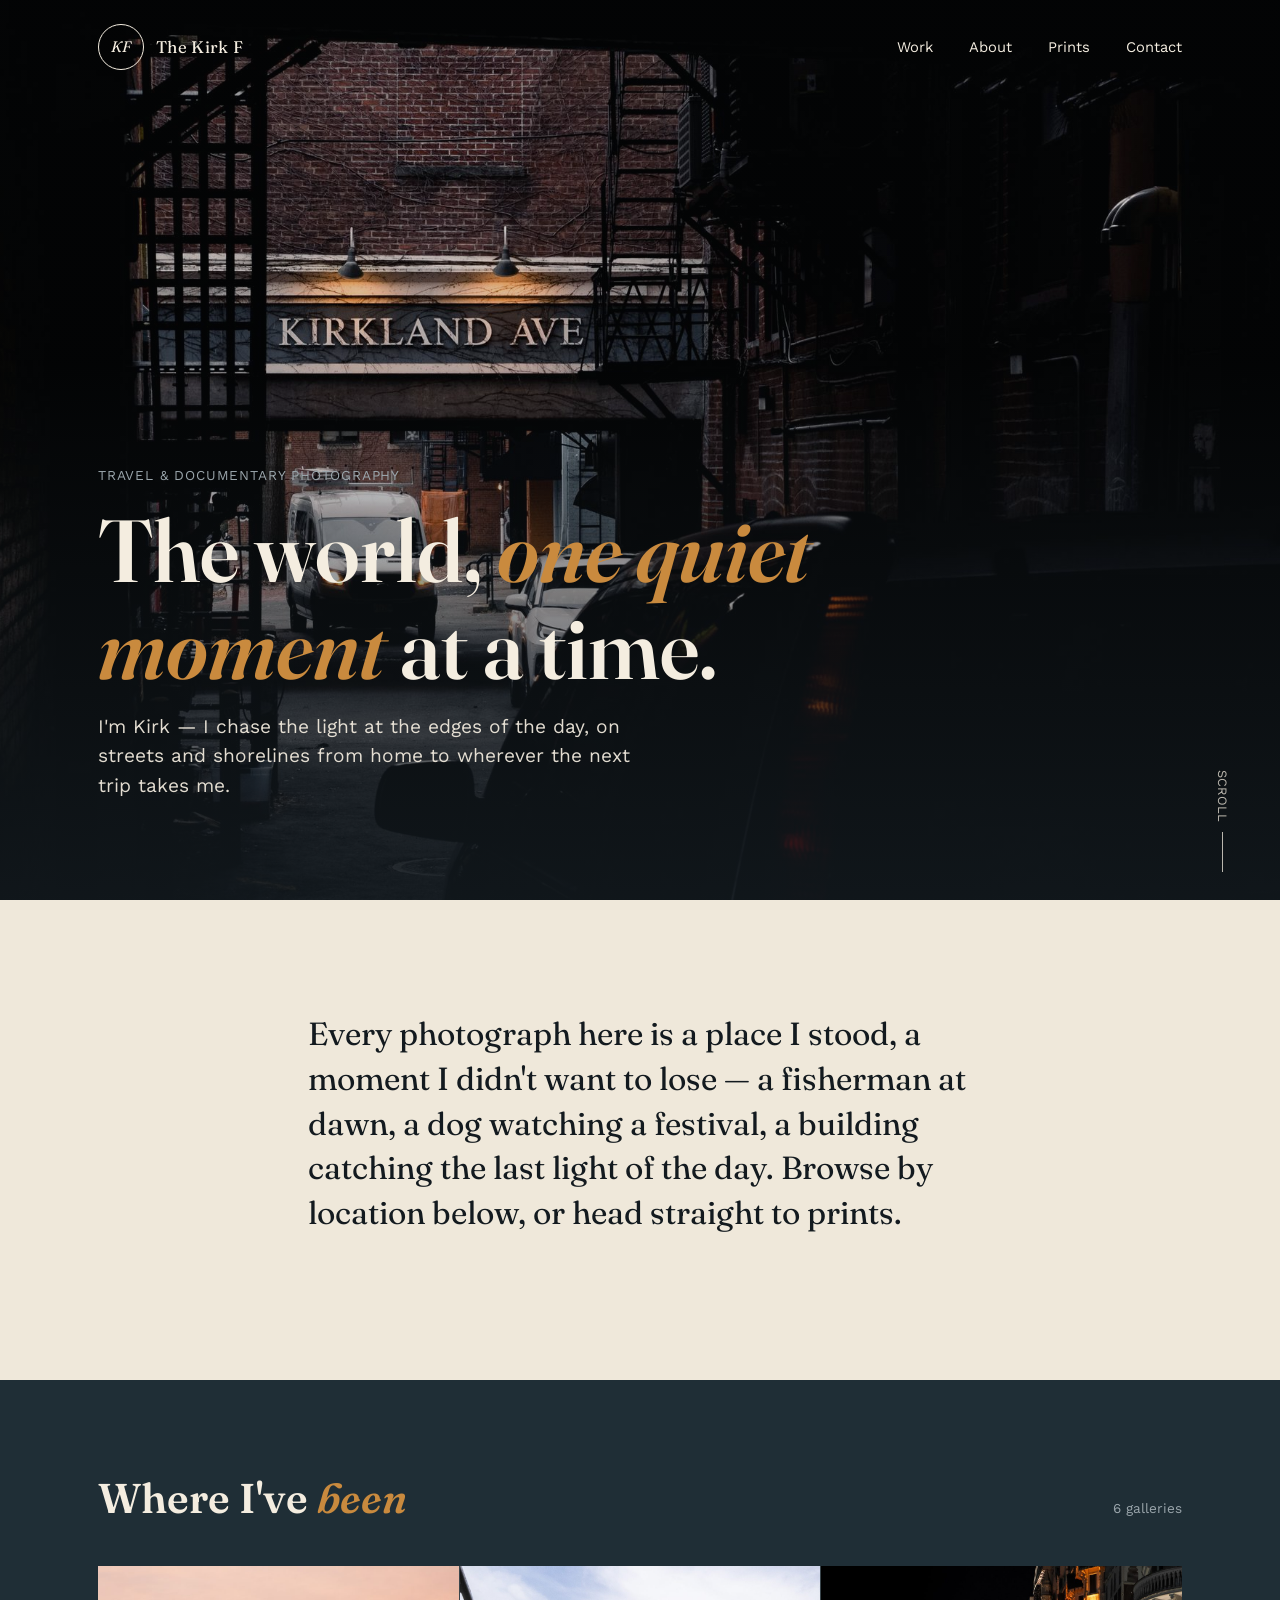
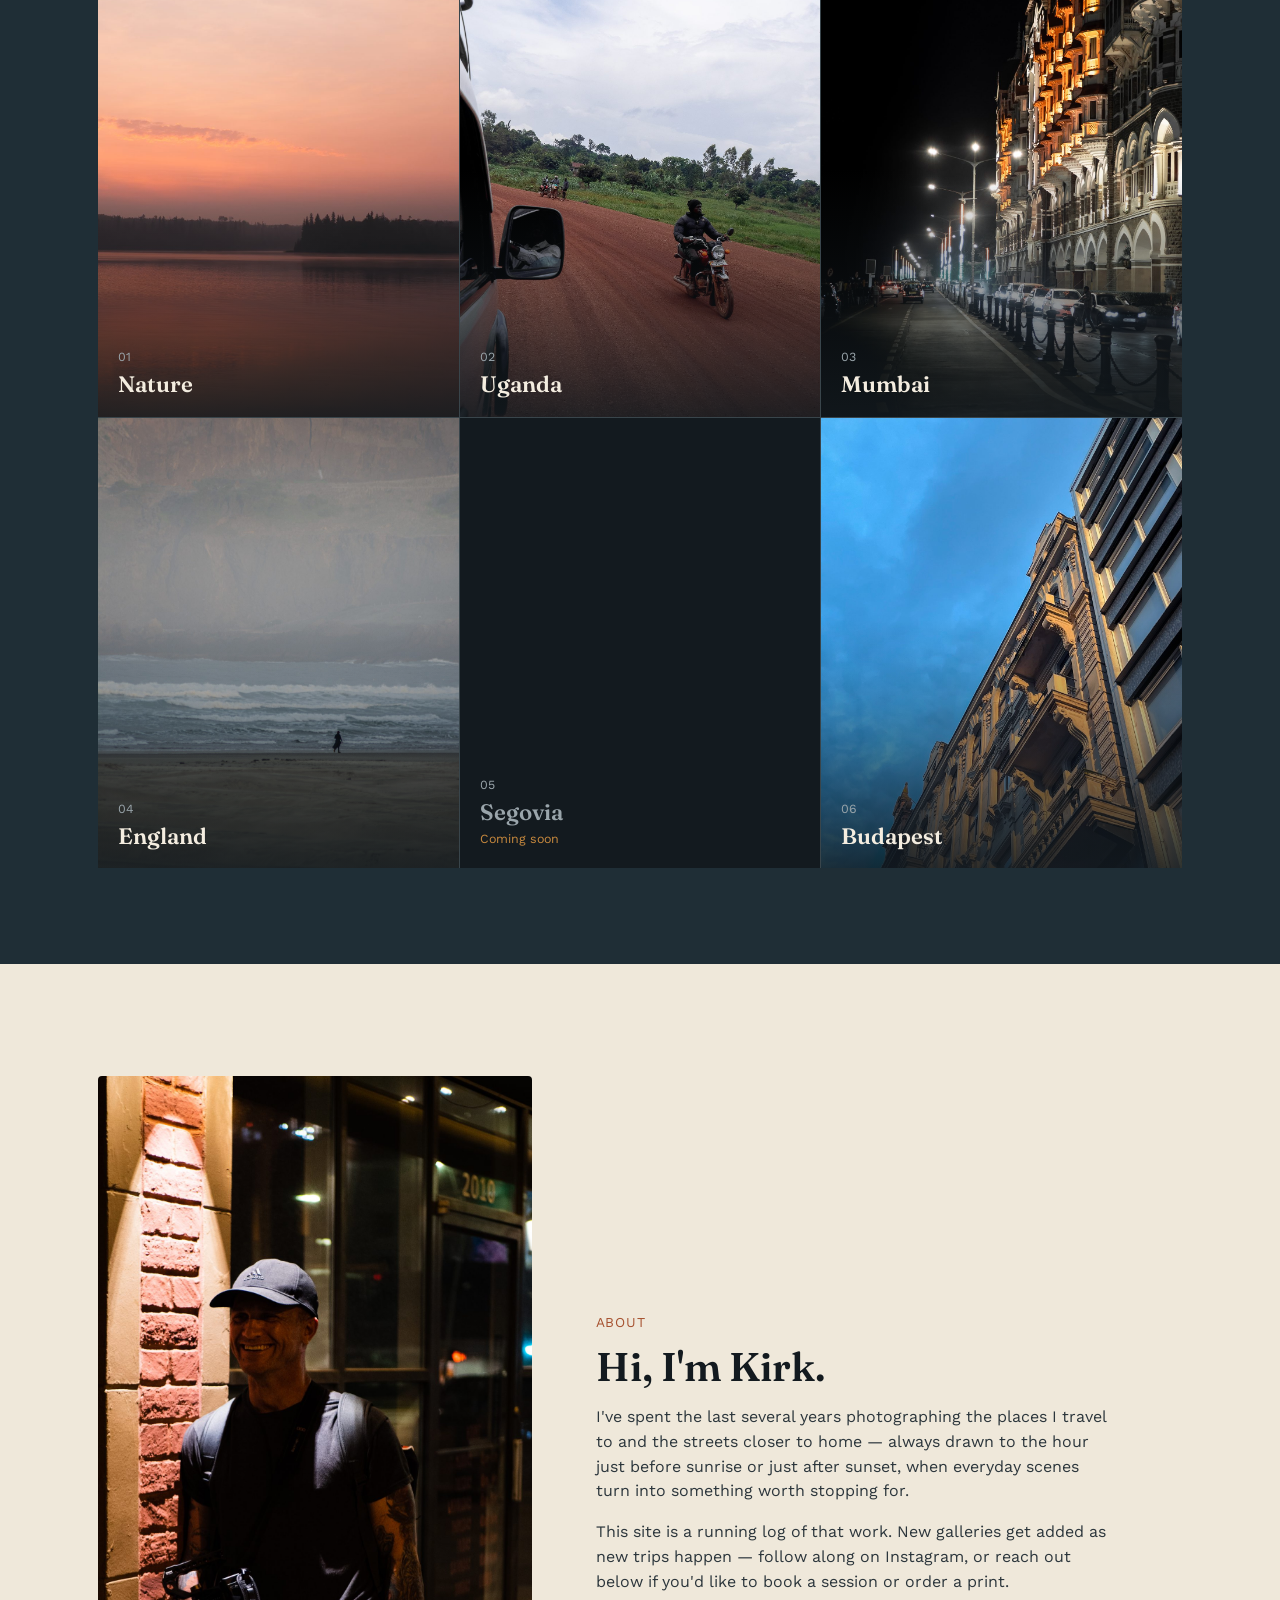
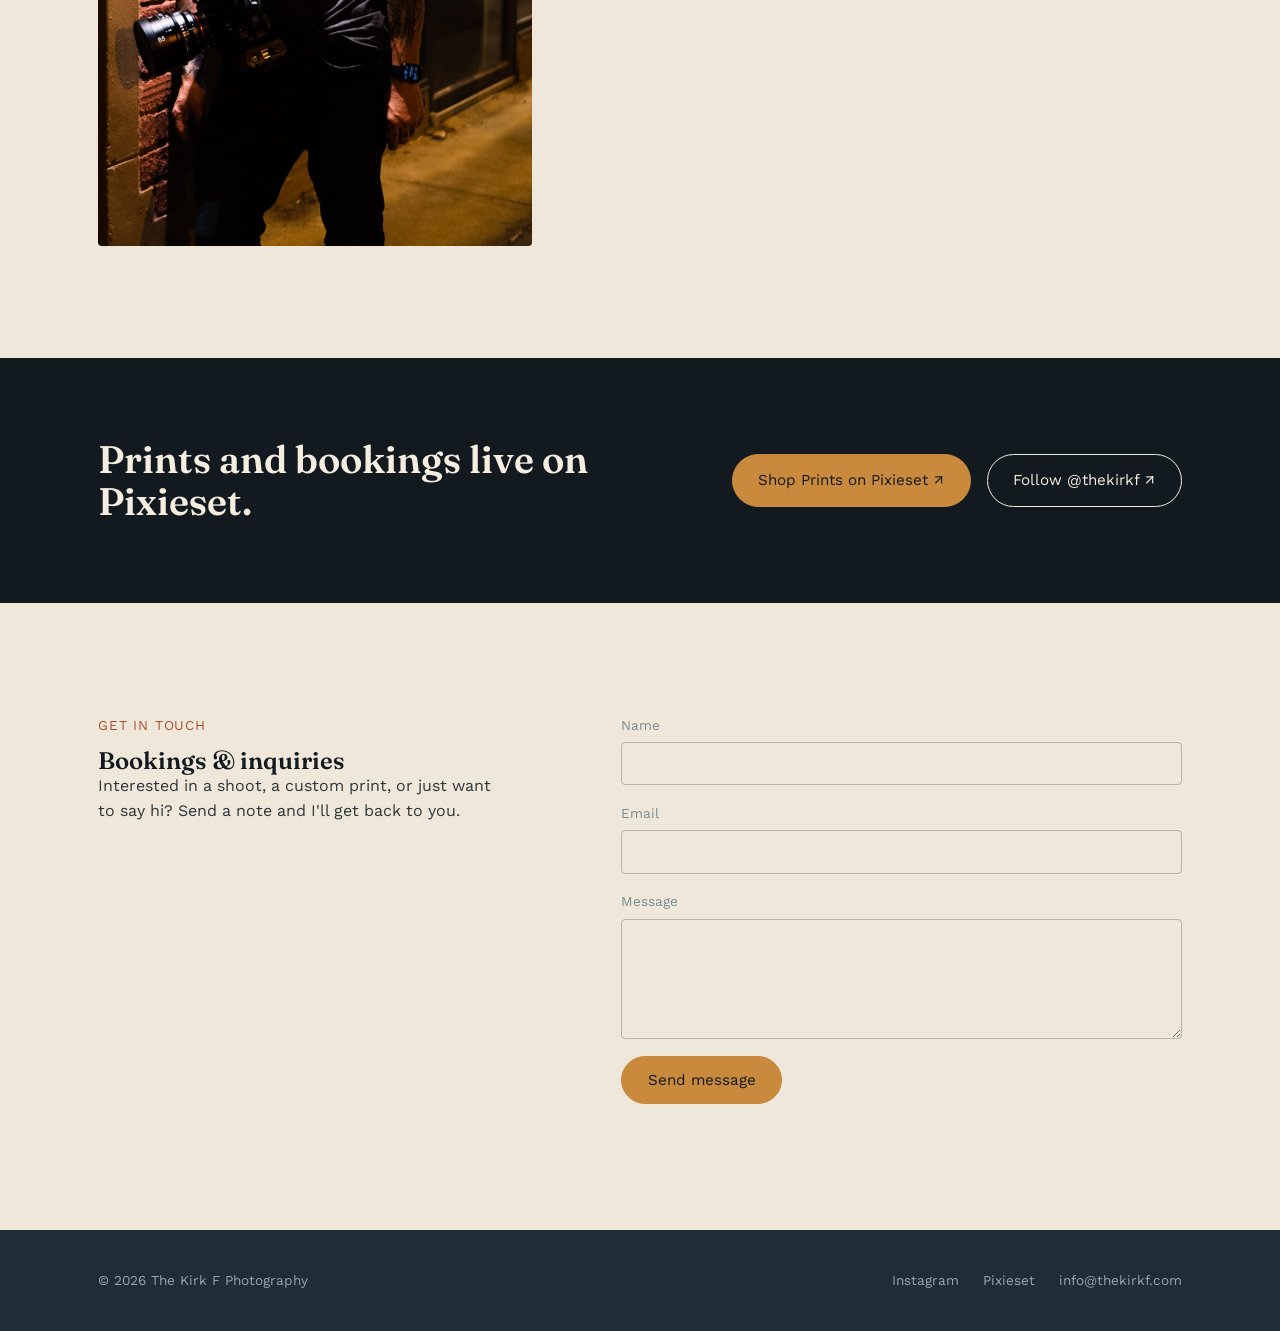
==== index.html @ 9ef7258f "Add files via upload" ====
<!DOCTYPE html>
<html lang="en">
<head>
<meta charset="UTF-8">
<meta name="viewport" content="width=device-width, initial-scale=1.0">
<title>The Kirk F — Travel &amp; Documentary Photography</title>
<meta name="description" content="Travel, street, and nature photography by Kirk F. Browse galleries from Uganda, Mumbai, England, Budapest, and more.">

<link rel="preconnect" href="https://fonts.googleapis.com">
<link rel="preconnect" href="https://fonts.gstatic.com" crossorigin>
<link href="https://fonts.googleapis.com/css2?family=Fraunces:ital,wght@0,500;0,600;1,500;1,600&family=Work+Sans:wght@400;500;600&display=swap" rel="stylesheet">

<link rel="stylesheet" href="css/style.css">
</head>
<body>

<header class="site-header">
  <div class="wrap">
    <a href="index.html" class="brand">
      <span class="monogram">KF</span>
      The Kirk F
    </a>
    <nav>
      <ul class="site-nav">
        <li><a href="#work">Work</a></li>
        <li><a href="#about">About</a></li>
        <li><a href="https://kirkf.pixieset.com/" target="_blank" rel="noopener">Prints</a></li>
        <li><a href="#contact">Contact</a></li>
      </ul>
    </nav>
  </div>
</header>

<section class="hero" id="hero">
  <!-- Hero background slides are injected by js/main.js from HERO_IMAGES -->
  <div class="hero-content">
    <div class="wrap">
      <span class="hero-eyebrow">TRAVEL &amp; DOCUMENTARY PHOTOGRAPHY</span>
      <h1 class="hero-title">The world, <em>one quiet moment</em> at a time.</h1>
      <p class="hero-sub">I'm Kirk — I chase the light at the edges of the day, on streets and shorelines from home to wherever the next trip takes me.</p>
    </div>
  </div>
  <div class="hero-scroll">SCROLL</div>
</section>

<section class="intro">
  <div class="wrap">
    <p>Every photograph here is a place I stood, a moment I didn't want to lose — a fisherman at dawn, a dog watching a festival, a building catching the last light of the day. Browse by location below, or head straight to prints.</p>
  </div>
</section>

<section class="galleries" id="work">
  <div class="wrap">
    <div class="section-head">
      <h2>Where I've <em>been</em></h2>
      <span class="section-count" id="gallery-count"></span>
    </div>
    <div class="gallery-grid" id="gallery-grid">
      <!-- Populated by js/main.js from js/galleries.js -->
    </div>
  </div>
</section>

<section class="about" id="about">
  <div class="wrap">
    <div class="about-portrait">
      <img src="images/about/about-01-kirk-portrait.jpg" alt="Kirk F on location at night, camera in hand" loading="lazy">
    </div>
    <div class="about-text">
      <span class="kicker">ABOUT</span>
      <h2>Hi, I'm Kirk.</h2>
      <p>I've spent the last several years photographing the places I travel to and the streets closer to home — always drawn to the hour just before sunrise or just after sunset, when everyday scenes turn into something worth stopping for.</p>
      <p>This site is a running log of that work. New galleries get added as new trips happen — follow along on Instagram, or reach out below if you'd like to book a session or order a print.</p>
    </div>
  </div>
</section>

<section class="cta-band">
  <div class="wrap">
    <h2>Prints and bookings live on Pixieset.</h2>
    <div class="cta-actions">
      <a class="btn btn-solid" href="https://kirkf.pixieset.com/" target="_blank" rel="noopener">Shop Prints on Pixieset ↗</a>
      <a class="btn btn-outline" href="https://instagram.com/thekirkf" target="_blank" rel="noopener">Follow @thekirkf ↗</a>
    </div>
  </div>
</section>

<section class="contact" id="contact">
  <div class="wrap">
    <div class="contact-info">
      <span class="kicker">GET IN TOUCH</span>
      <h2>Bookings &amp; inquiries</h2>
      <p>Interested in a shoot, a custom print, or just want to say hi? Send a note and I'll get back to you.</p>
    </div>

    <!--
      CONTACT FORM — this is a static site, so the form needs a form-handling
      service. It's wired up for Formspree (free tier, no backend required).
      See README.md for the 2-minute setup to make this live.
    -->
    <form id="contact-form" class="contact-form" action="https://formspree.io/f/YOUR_FORM_ID" method="POST">
      <div class="field">
        <label for="name">Name</label>
        <input type="text" id="name" name="name" required>
      </div>
      <div class="field">
        <label for="email">Email</label>
        <input type="email" id="email" name="email" required>
      </div>
      <div class="field">
        <label for="message">Message</label>
        <textarea id="message" name="message" required></textarea>
      </div>
      <input type="hidden" name="_subject" value="New inquiry from thekirkf.com">
      <button type="submit" class="btn btn-solid">Send message</button>
      <p class="form-status" id="form-status"></p>
    </form>
  </div>
</section>

<footer class="site-footer">
  <div class="wrap">
    <span>&copy; <span id="year"></span> The Kirk F Photography</span>
    <ul class="footer-links">
      <li><a href="https://instagram.com/thekirkf" target="_blank" rel="noopener">Instagram</a></li>
      <li><a href="https://kirkf.pixieset.com/" target="_blank" rel="noopener">Pixieset</a></li>
      <li><a href="mailto:info@thekirkf.com">info@thekirkf.com</a></li>
    </ul>
  </div>
</footer>

<script src="js/galleries.js"></script>
<script src="js/main.js"></script>
</body>
</html>
---- css/style.css ----
/* =========================================================
   THE KIRK F — photography portfolio
   Design tokens
   ========================================================= */
:root {
  /* Colors — pulled from the work itself: golden hour, blue hour, fog */
  --ink: #131a1f;          /* near-black navy — night skies, deep water */
  --teal: #1f2e36;         /* dark teal — dusk sections */
  --paper: #efe8da;        /* warm parchment — light sections */
  --paper-dim: #e2d9c6;
  --gold: #c98a3e;         /* golden hour accent */
  --rust: #a6512f;         /* burnt-orange accent, hovers */
  --fog: #7c8a93;          /* muted slate — secondary text on dark */
  --fog-light: #9aa5ab;
  --cream-text: #f4ede0;

  --font-display: "Fraunces", "Iowan Old Style", serif;
  --font-body: "Work Sans", -apple-system, BlinkMacSystemFont, sans-serif;

  --max-width: 1180px;
  --gutter: clamp(1.25rem, 4vw, 3rem);
}

* { box-sizing: border-box; }

html {
  scroll-behavior: smooth;
}

@media (prefers-reduced-motion: reduce) {
  html { scroll-behavior: auto; }
  * { animation-duration: 0.01ms !important; animation-iteration-count: 1 !important; transition-duration: 0.01ms !important; }
}

body {
  margin: 0;
  font-family: var(--font-body);
  background: var(--paper);
  color: var(--ink);
  line-height: 1.55;
  -webkit-font-smoothing: antialiased;
}

img { max-width: 100%; display: block; }

a { color: inherit; }

.wrap {
  max-width: var(--max-width);
  margin: 0 auto;
  padding-left: var(--gutter);
  padding-right: var(--gutter);
}

h1, h2, h3 {
  font-family: var(--font-display);
  font-weight: 600;
  margin: 0;
  line-height: 1.1;
}

h1 em, h2 em, h3 em, .accent { font-style: italic; color: var(--gold); }

p { margin: 0 0 1em; }

button, input, textarea {
  font-family: var(--font-body);
  font-size: 1rem;
}

:focus-visible {
  outline: 2px solid var(--gold);
  outline-offset: 3px;
}

/* =========================================================
   Monogram (mirrors the circular watermark used on photos)
   ========================================================= */
.monogram {
  display: inline-flex;
  align-items: center;
  justify-content: center;
  width: 46px;
  height: 46px;
  border: 1px solid currentColor;
  border-radius: 50%;
  font-family: var(--font-display);
  font-style: italic;
  font-size: 0.95rem;
  letter-spacing: 0.02em;
  flex-shrink: 0;
}

/* =========================================================
   Header / Nav
   ========================================================= */
.site-header {
  position: absolute;
  top: 0;
  left: 0;
  right: 0;
  z-index: 20;
  padding: 1.5rem 0;
  color: var(--cream-text);
}

.site-header .wrap {
  display: flex;
  align-items: center;
  justify-content: space-between;
}

.brand {
  display: flex;
  align-items: center;
  gap: 0.75rem;
  text-decoration: none;
  color: inherit;
  font-family: var(--font-display);
  font-size: 1.05rem;
  letter-spacing: 0.02em;
}

.site-nav {
  display: flex;
  gap: clamp(1rem, 3vw, 2.25rem);
  list-style: none;
  margin: 0;
  padding: 0;
  font-size: 0.92rem;
}

.site-nav a {
  text-decoration: none;
  position: relative;
  padding-bottom: 2px;
}

.site-nav a::after {
  content: "";
  position: absolute;
  left: 0;
  right: 100%;
  bottom: 0;
  height: 1px;
  background: currentColor;
  transition: right 0.25s ease;
}

.site-nav a:hover::after { right: 0; }

.nav-toggle {
  display: none;
}

/* =========================================================
   Hero
   ========================================================= */
.hero {
  position: relative;
  min-height: 100svh;
  display: flex;
  align-items: flex-end;
  color: var(--cream-text);
  overflow: hidden;
  background: var(--ink);
}

.hero-slide {
  position: absolute;
  inset: 0;
  background-size: cover;
  background-position: center;
  opacity: 0;
  transition: opacity 1.8s ease;
}

.hero-slide.is-active { opacity: 1; }

.hero::before {
  content: "";
  position: absolute;
  inset: 0;
  background: linear-gradient(180deg, rgba(19,26,31,0.15) 0%, rgba(19,26,31,0.15) 40%, rgba(19,26,31,0.85) 100%);
  z-index: 1;
}

.hero-content {
  position: relative;
  z-index: 2;
  width: 100%;
  padding-bottom: clamp(2.5rem, 7vw, 5rem);
}

.hero-content .wrap {
  display: flex;
  flex-direction: column;
  gap: 1rem;
}

.hero-eyebrow {
  font-size: 0.85rem;
  letter-spacing: 0.06em;
  color: var(--fog-light);
}

.hero-title {
  font-size: clamp(2.75rem, 8vw, 5.5rem);
  max-width: 14ch;
}

.hero-sub {
  font-size: clamp(1rem, 2vw, 1.2rem);
  color: var(--cream-text);
  max-width: 46ch;
  opacity: 0.92;
}

.hero-scroll {
  position: absolute;
  bottom: 1.75rem;
  right: var(--gutter);
  z-index: 2;
  color: var(--cream-text);
  font-size: 0.8rem;
  writing-mode: vertical-rl;
  display: flex;
  align-items: center;
  gap: 0.6rem;
  opacity: 0.75;
}

.hero-scroll::after {
  content: "";
  width: 1px;
  height: 40px;
  background: currentColor;
}

/* =========================================================
   Intro
   ========================================================= */
.intro {
  padding: clamp(4rem, 10vw, 7rem) 0;
}

.intro .wrap {
  max-width: 760px;
}

.intro p {
  font-family: var(--font-display);
  font-size: clamp(1.4rem, 3vw, 2rem);
  line-height: 1.4;
  color: var(--ink);
}

/* =========================================================
   Section labels
   ========================================================= */
.section-head {
  display: flex;
  align-items: baseline;
  justify-content: space-between;
  gap: 1rem;
  margin-bottom: clamp(1.75rem, 4vw, 2.75rem);
  flex-wrap: wrap;
}

.section-head h2 {
  font-size: clamp(1.9rem, 4vw, 2.6rem);
}

.section-count {
  font-size: 0.85rem;
  color: var(--fog);
  font-family: var(--font-body);
}

/* =========================================================
   Galleries grid ("field log")
   ========================================================= */
.galleries {
  background: var(--teal);
  color: var(--cream-text);
  padding: clamp(4rem, 10vw, 6rem) 0;
}

.galleries .section-count { color: var(--fog-light); }

.gallery-grid {
  display: grid;
  grid-template-columns: repeat(3, 1fr);
  gap: 1px;
  background: rgba(244, 237, 224, 0.12);
}

@media (max-width: 900px) {
  .gallery-grid { grid-template-columns: repeat(2, 1fr); }
}
@media (max-width: 560px) {
  .gallery-grid { grid-template-columns: 1fr; }
}

.gallery-card {
  position: relative;
  aspect-ratio: 4 / 5;
  background: var(--teal) center/cover no-repeat;
  text-decoration: none;
  color: var(--cream-text);
  overflow: hidden;
  display: flex;
  align-items: flex-end;
}

.gallery-card img {
  position: absolute;
  inset: 0;
  width: 100%;
  height: 100%;
  object-fit: cover;
  transition: transform 0.6s ease;
}

.gallery-card:hover img { transform: scale(1.06); }

.gallery-card::before {
  content: "";
  position: absolute;
  inset: 0;
  background: linear-gradient(180deg, rgba(19,26,31,0) 45%, rgba(19,26,31,0.88) 100%);
  z-index: 1;
}

.gallery-card-label {
  position: relative;
  z-index: 2;
  padding: 1.25rem;
  width: 100%;
}

.gallery-card-label .num {
  display: block;
  font-size: 0.78rem;
  color: var(--fog-light);
  margin-bottom: 0.35rem;
}

.gallery-card-label h3 {
  font-size: 1.4rem;
}

.gallery-card.is-empty {
  background: var(--ink);
  cursor: default;
}

.gallery-card.is-empty .gallery-card-label h3 { color: var(--fog-light); }

.gallery-card.is-empty .coming-soon {
  font-size: 0.78rem;
  color: var(--gold);
  display: block;
  margin-top: 0.25rem;
}

/* =========================================================
   About
   ========================================================= */
.about {
  padding: clamp(4.5rem, 10vw, 7rem) 0;
}

.about .wrap {
  display: grid;
  grid-template-columns: 0.85fr 1.15fr;
  gap: clamp(2rem, 6vw, 4rem);
  align-items: center;
}

@media (max-width: 760px) {
  .about .wrap { grid-template-columns: 1fr; }
}

.about-portrait {
  border-radius: 4px;
  overflow: hidden;
}

.about-text .kicker {
  font-size: 0.85rem;
  letter-spacing: 0.06em;
  color: var(--rust);
  margin-bottom: 0.75rem;
  display: block;
}

.about-text h2 {
  font-size: clamp(1.9rem, 4vw, 2.5rem);
  margin-bottom: 1rem;
}

.about-text p {
  max-width: 52ch;
  color: #2c363c;
}

/* =========================================================
   CTA band (Pixieset / Instagram)
   ========================================================= */
.cta-band {
  background: var(--ink);
  color: var(--cream-text);
  padding: clamp(3.5rem, 8vw, 5rem) 0;
}

.cta-band .wrap {
  display: flex;
  align-items: center;
  justify-content: space-between;
  gap: 2rem;
  flex-wrap: wrap;
}

.cta-band h2 {
  font-size: clamp(1.8rem, 4vw, 2.4rem);
  max-width: 20ch;
}

.cta-actions {
  display: flex;
  gap: 1rem;
  flex-wrap: wrap;
}

.btn {
  display: inline-flex;
  align-items: center;
  gap: 0.5rem;
  padding: 0.85rem 1.6rem;
  border-radius: 999px;
  text-decoration: none;
  font-size: 0.95rem;
  border: 1px solid currentColor;
  transition: background 0.2s ease, color 0.2s ease;
}

.btn-solid {
  background: var(--gold);
  border-color: var(--gold);
  color: var(--ink);
}

.btn-solid:hover { background: var(--rust); border-color: var(--rust); color: var(--cream-text); }

.btn-outline { color: var(--cream-text); }
.btn-outline:hover { background: var(--cream-text); color: var(--ink); }

/* =========================================================
   Contact
   ========================================================= */
.contact {
  padding: clamp(4.5rem, 10vw, 7rem) 0;
}

.contact .wrap {
  display: grid;
  grid-template-columns: 0.9fr 1.1fr;
  gap: clamp(2rem, 6vw, 4rem);
}

@media (max-width: 760px) {
  .contact .wrap { grid-template-columns: 1fr; }
}

.contact-info p { color: #2c363c; max-width: 40ch; }

.contact-info .kicker {
  font-size: 0.85rem;
  letter-spacing: 0.06em;
  color: var(--rust);
  margin-bottom: 0.75rem;
  display: block;
}

.field {
  margin-bottom: 1.1rem;
  display: flex;
  flex-direction: column;
  gap: 0.4rem;
}

.field label {
  font-size: 0.85rem;
  color: var(--fog);
}

.field input,
.field textarea {
  border: 1px solid rgba(19,26,31,0.25);
  background: transparent;
  padding: 0.7rem 0.9rem;
  border-radius: 4px;
  color: var(--ink);
  resize: vertical;
}

.field textarea { min-height: 120px; }

.form-status {
  font-size: 0.9rem;
  margin-top: 0.5rem;
}

.form-status.success { color: #3f6b46; }
.form-status.error { color: var(--rust); }

/* =========================================================
   Footer
   ========================================================= */
.site-footer {
  background: var(--teal);
  color: var(--fog-light);
  padding: 2.5rem 0;
  font-size: 0.85rem;
}

.site-footer .wrap {
  display: flex;
  justify-content: space-between;
  align-items: center;
  flex-wrap: wrap;
  gap: 1rem;
}

.footer-links {
  display: flex;
  gap: 1.5rem;
  list-style: none;
  padding: 0;
  margin: 0;
}

.footer-links a { text-decoration: none; }
.footer-links a:hover { color: var(--cream-text); }

/* =========================================================
   Gallery detail page
   ========================================================= */
.gallery-header {
  background: var(--ink);
  color: var(--cream-text);
  padding: clamp(7rem, 14vw, 9rem) 0 clamp(3rem, 6vw, 4rem);
}

.gallery-header .kicker {
  font-size: 0.85rem;
  letter-spacing: 0.06em;
  color: var(--fog-light);
  display: block;
  margin-bottom: 0.75rem;
}

.gallery-header h1 {
  font-size: clamp(2.4rem, 6vw, 4rem);
}

.back-link {
  display: inline-flex;
  align-items: center;
  gap: 0.4rem;
  text-decoration: none;
  color: var(--fog-light);
  font-size: 0.9rem;
  margin-bottom: 1.5rem;
}

.back-link:hover { color: var(--cream-text); }

.photo-grid {
  padding: clamp(3rem, 7vw, 4.5rem) 0;
}

.photo-grid .grid {
  columns: 3 280px;
  column-gap: 0.75rem;
}

@media (max-width: 640px) {
  .photo-grid .grid { columns: 1; }
}

.photo-grid figure {
  margin: 0 0 0.75rem;
  break-inside: avoid;
  border-radius: 3px;
  overflow: hidden;
  cursor: zoom-in;
}

.photo-grid img { width: 100%; transition: transform 0.4s ease; }
.photo-grid figure:hover img { transform: scale(1.02); }

.empty-state {
  padding: 2rem 0 5rem;
  color: var(--fog);
}

.empty-state h2 { font-size: 1.6rem; margin-bottom: 0.75rem; color: var(--ink); }

/* Lightbox */
.lightbox {
  position: fixed;
  inset: 0;
  background: rgba(19,26,31,0.95);
  display: none;
  align-items: center;
  justify-content: center;
  z-index: 100;
  padding: 2rem;
}

.lightbox.is-open { display: flex; }

.lightbox img {
  max-width: 100%;
  max-height: 90vh;
  border-radius: 2px;
}

.lightbox-close {
  position: absolute;
  top: 1.5rem;
  right: 1.5rem;
  background: none;
  border: 1px solid var(--fog-light);
  color: var(--cream-text);
  width: 42px;
  height: 42px;
  border-radius: 50%;
  cursor: pointer;
  font-size: 1.1rem;
}

.lightbox-close:hover { background: var(--cream-text); color: var(--ink); }
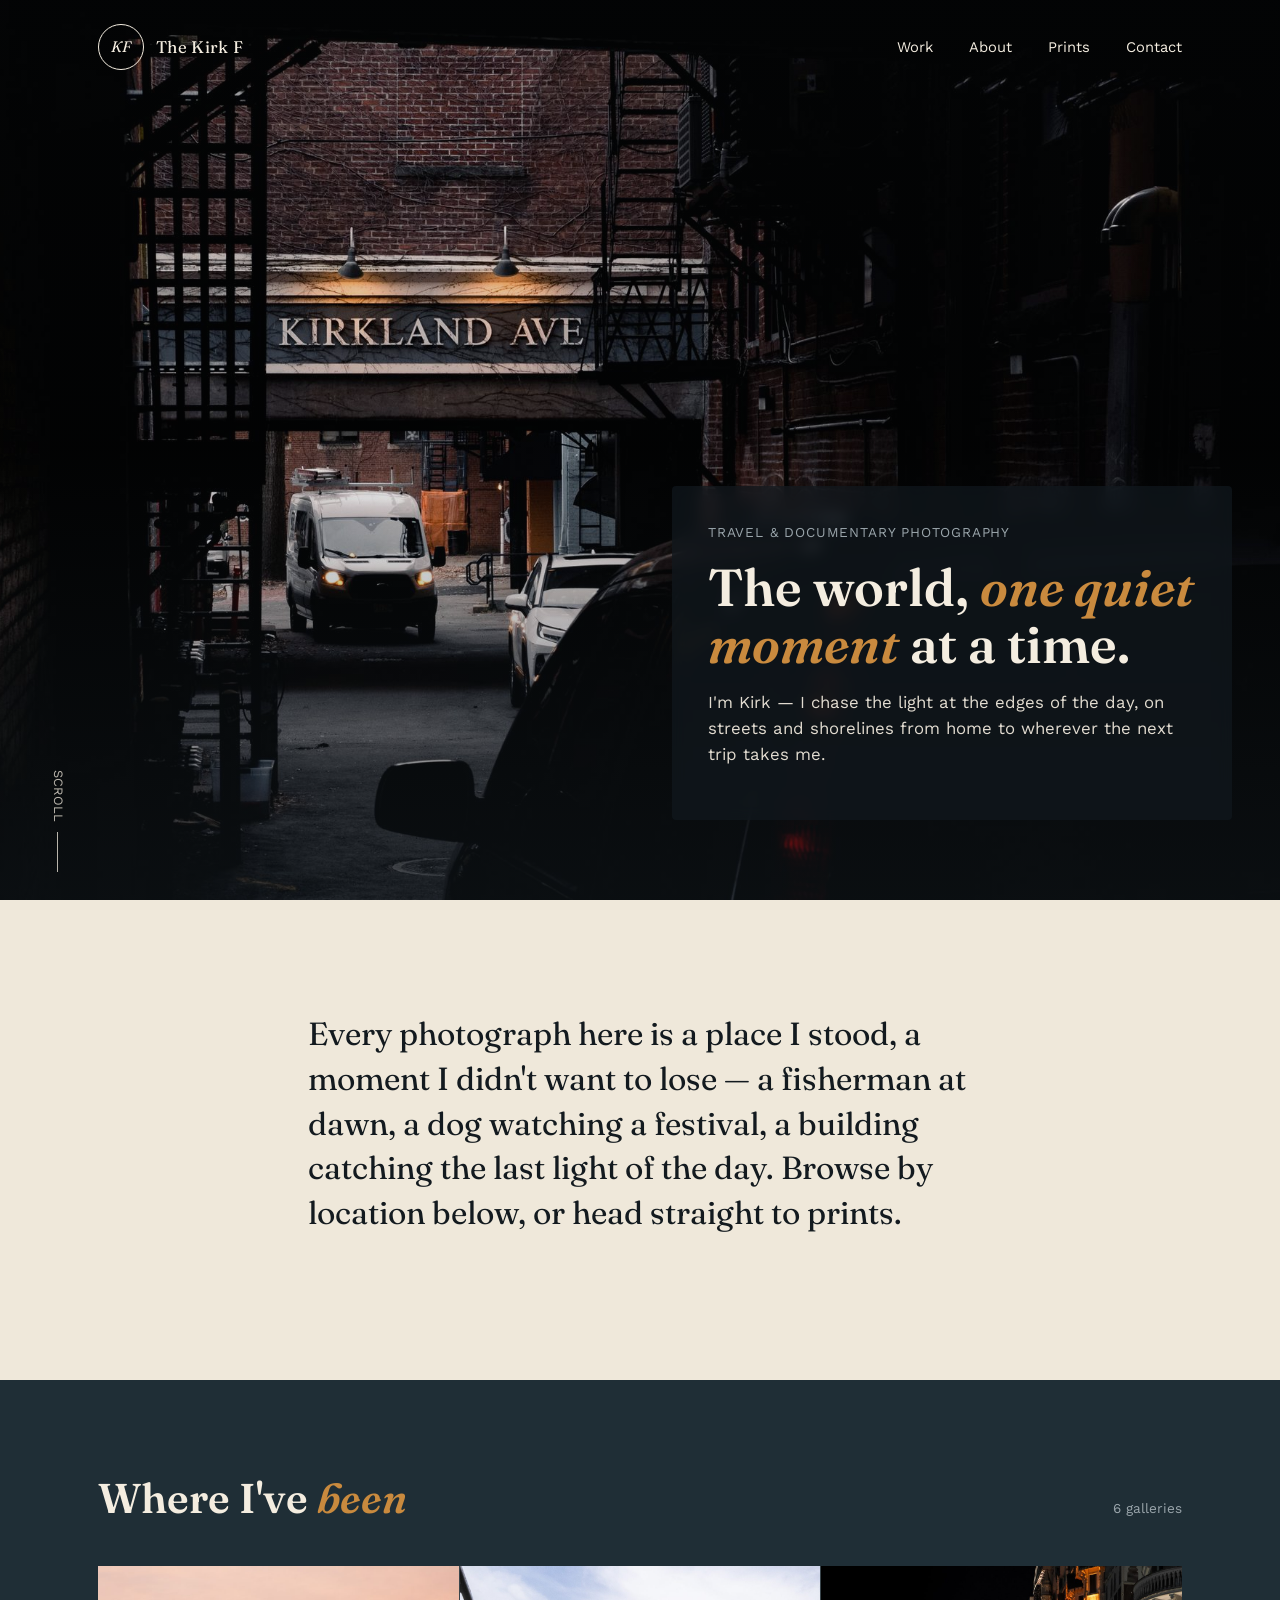
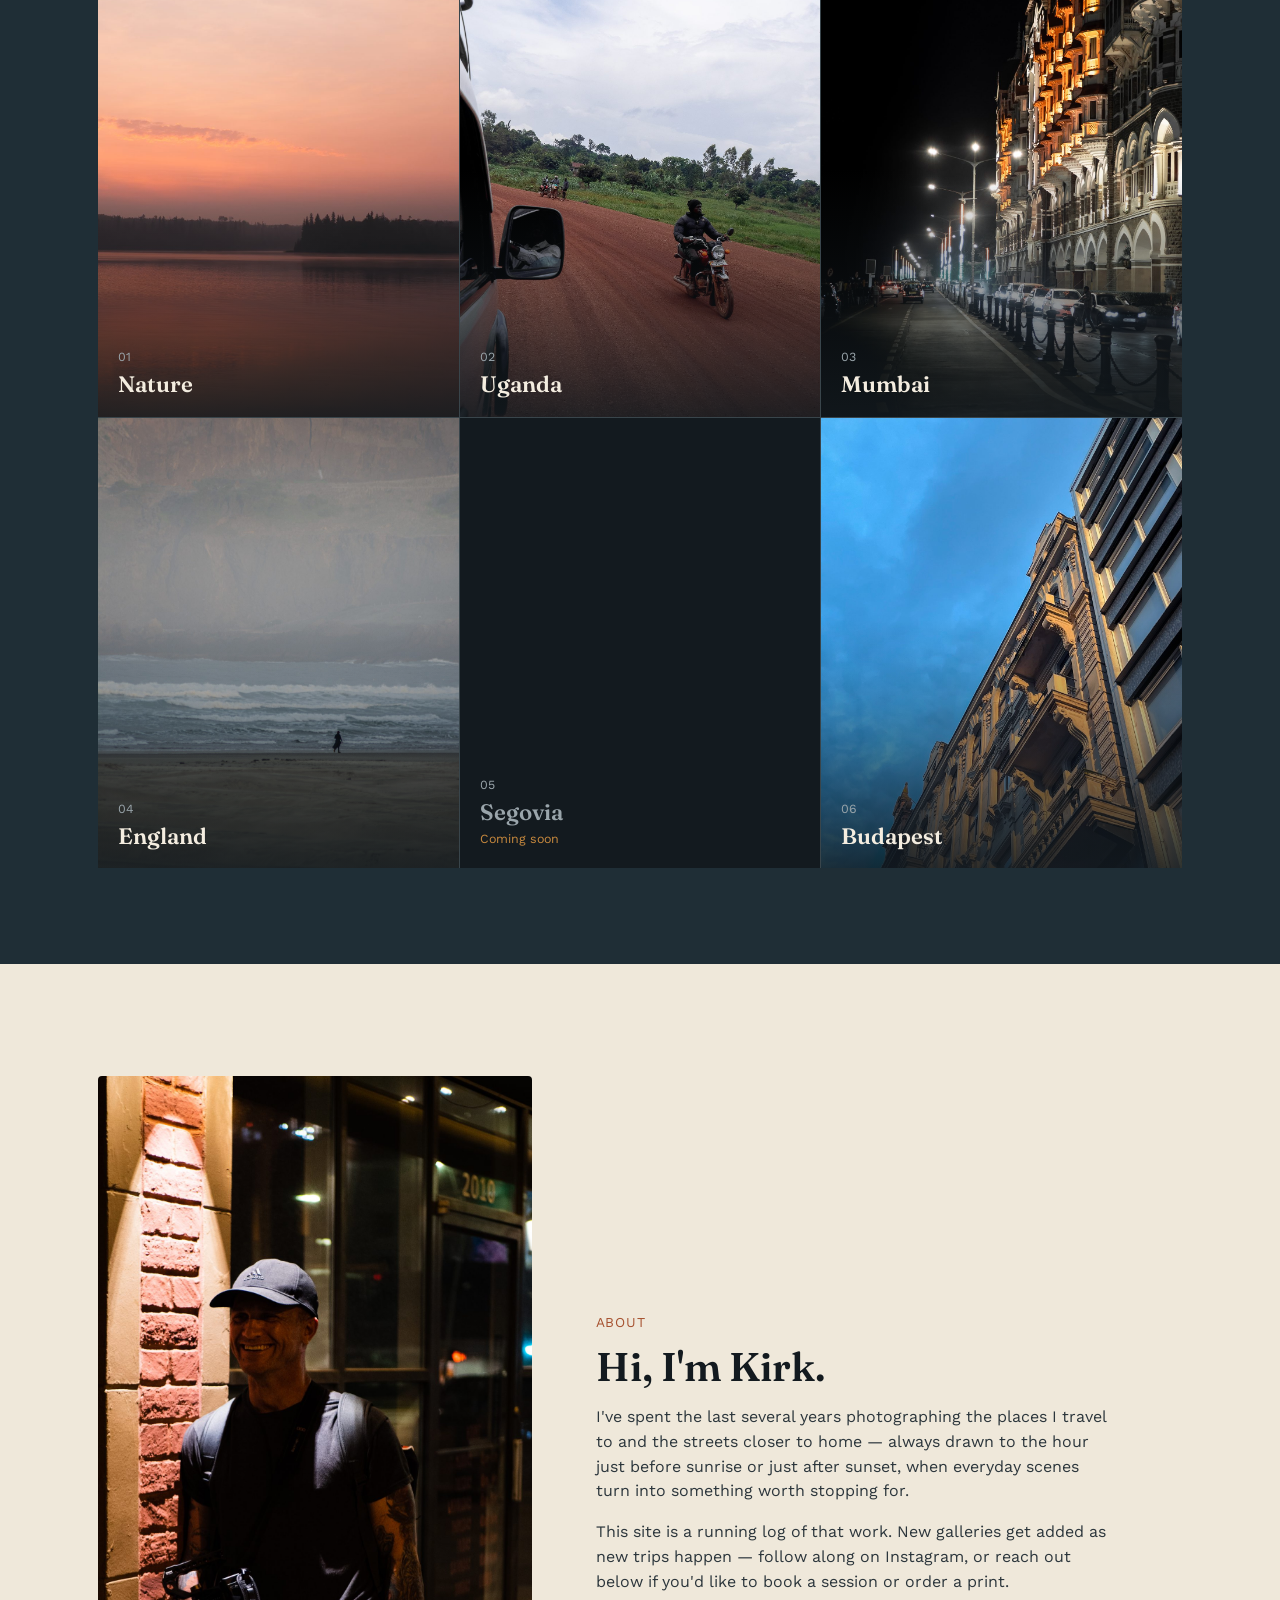
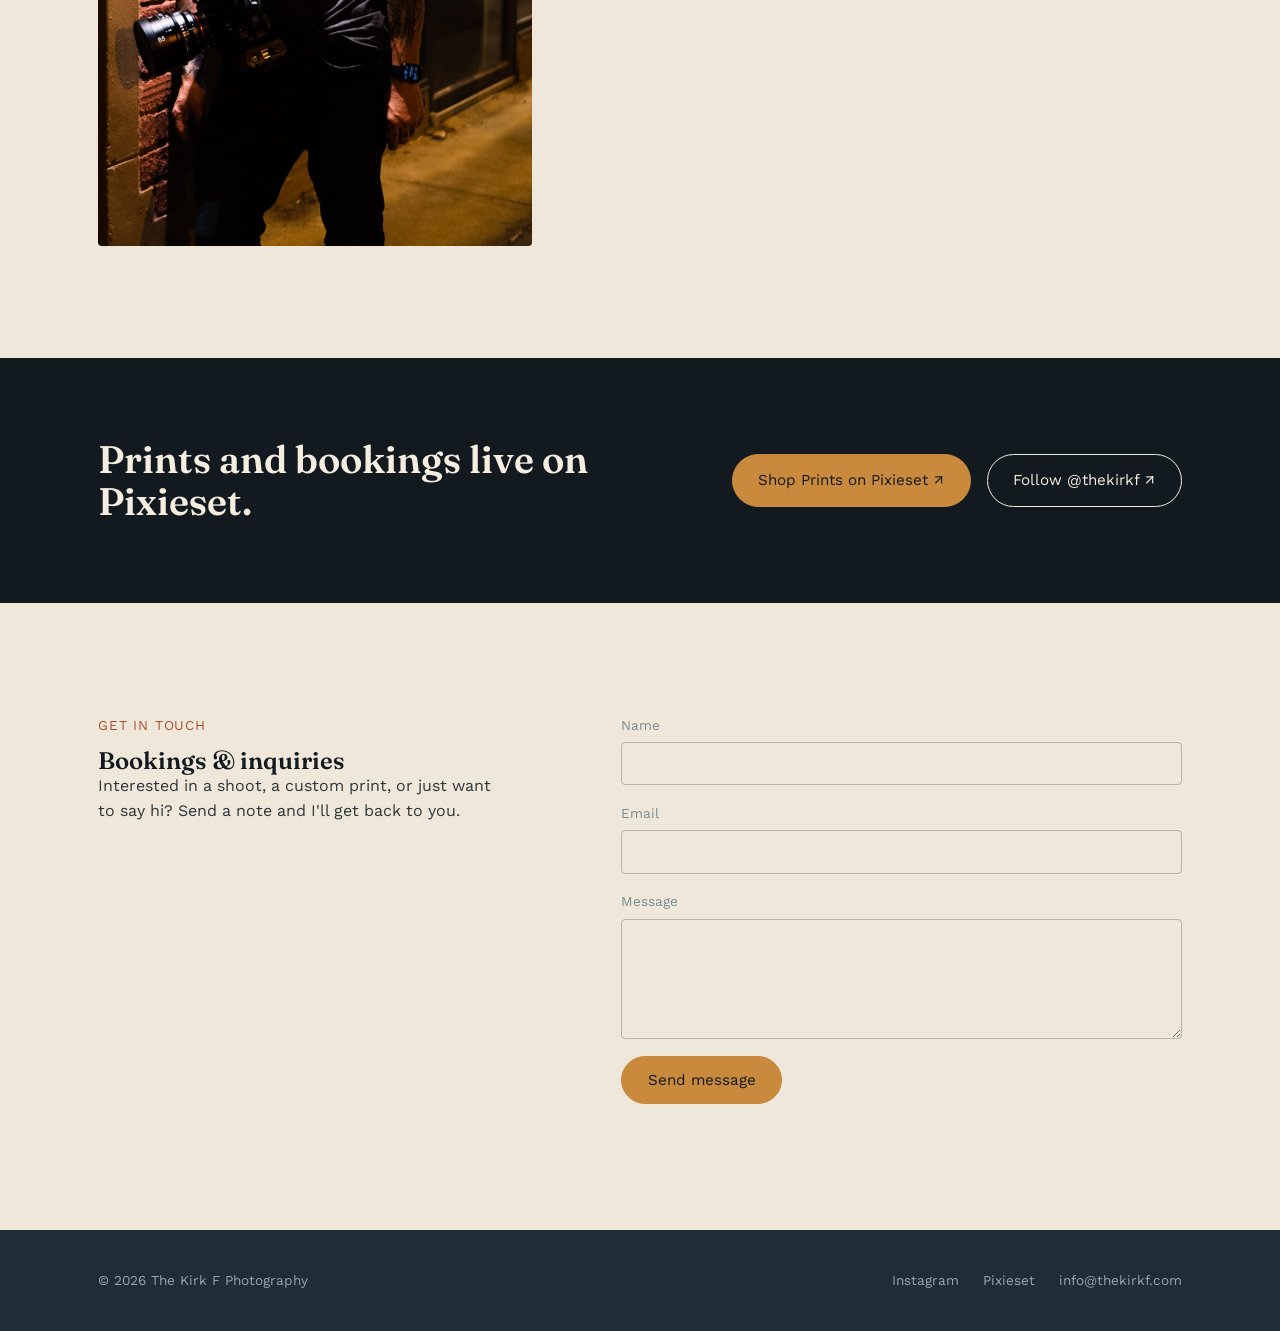
==== commit cc536105: "Update Pixieset link and meta description" ====
--- a/index.html
+++ b/index.html
@@ -4,7 +4,7 @@
 <meta charset="UTF-8">
 <meta name="viewport" content="width=device-width, initial-scale=1.0">
 <title>The Kirk F — Travel &amp; Documentary Photography</title>
-<meta name="description" content="Travel, street, and nature photography by Kirk F. Browse galleries from Uganda, Mumbai, England, Budapest, and more.">
+<meta name="description" content="Travel, street, and nature photography by Kirk F. Browse galleries from Uganda, Mumbai, New England, Budapest, and more.">
 
 <link rel="preconnect" href="https://fonts.googleapis.com">
 <link rel="preconnect" href="https://fonts.gstatic.com" crossorigin>
@@ -79,7 +79,7 @@
   <div class="wrap">
     <h2>Prints and bookings live on Pixieset.</h2>
     <div class="cta-actions">
-      <a class="btn btn-solid" href="https://kirkf.pixieset.com/" target="_blank" rel="noopener">Shop Prints on Pixieset ↗</a>
+      <a class="btn btn-solid" href="https://thekirkf.pixieset.com/" target="_blank" rel="noopener">Shop Prints on Pixieset ↗</a>
       <a class="btn btn-outline" href="https://instagram.com/thekirkf" target="_blank" rel="noopener">Follow @thekirkf ↗</a>
     </div>
   </div>
--- a/css/style.css
+++ b/css/style.css
@@ -154,7 +154,8 @@
 }
 
 /* =========================================================
-   Hero
+   Hero (text sits in a panel on the right so it stays
+   readable over every rotating photo)
    ========================================================= */
 .hero {
   position: relative;
@@ -181,7 +182,7 @@
   content: "";
   position: absolute;
   inset: 0;
-  background: linear-gradient(180deg, rgba(19,26,31,0.15) 0%, rgba(19,26,31,0.15) 40%, rgba(19,26,31,0.85) 100%);
+  background: linear-gradient(180deg, rgba(19,26,31,0.15) 0%, rgba(19,26,31,0.1) 50%, rgba(19,26,31,0.55) 100%);
   z-index: 1;
 }
 
@@ -189,13 +190,27 @@
   position: relative;
   z-index: 2;
   width: 100%;
+  display: flex;
+  justify-content: flex-end;
+  padding-left: var(--gutter);
+  padding-right: var(--gutter);
   padding-bottom: clamp(2.5rem, 7vw, 5rem);
 }
 
 .hero-content .wrap {
   display: flex;
   flex-direction: column;
+  align-items: flex-start;
+  text-align: left;
   gap: 1rem;
+  width: 100%;
+  max-width: 560px;
+  margin: 0;
+  padding: clamp(1.5rem, 3vw, 2.25rem);
+  background: rgba(19, 26, 31, 0.68);
+  -webkit-backdrop-filter: blur(8px);
+  backdrop-filter: blur(8px);
+  border-radius: 4px;
 }
 
 .hero-eyebrow {
@@ -205,21 +220,21 @@
 }
 
 .hero-title {
-  font-size: clamp(2.75rem, 8vw, 5.5rem);
-  max-width: 14ch;
+  font-size: clamp(2rem, 4.2vw, 3.25rem);
+  max-width: none;
 }
 
 .hero-sub {
-  font-size: clamp(1rem, 2vw, 1.2rem);
-  color: var(--cream-text);
-  max-width: 46ch;
+  font-size: clamp(0.95rem, 1.4vw, 1.05rem);
+  color: var(--cream-text);
+  max-width: none;
   opacity: 0.92;
 }
 
 .hero-scroll {
   position: absolute;
   bottom: 1.75rem;
-  right: var(--gutter);
+  left: var(--gutter);
   z-index: 2;
   color: var(--cream-text);
   font-size: 0.8rem;
@@ -235,6 +250,11 @@
   width: 1px;
   height: 40px;
   background: currentColor;
+}
+
+@media (max-width: 700px) {
+  .hero-content { padding-left: 1.25rem; padding-right: 1.25rem; }
+  .hero-content .wrap { max-width: none; }
 }
 
 /* =========================================================
@@ -442,6 +462,7 @@
   text-decoration: none;
   font-size: 0.95rem;
   border: 1px solid currentColor;
+  cursor: pointer;
   transition: background 0.2s ease, color 0.2s ease;
 }
 
